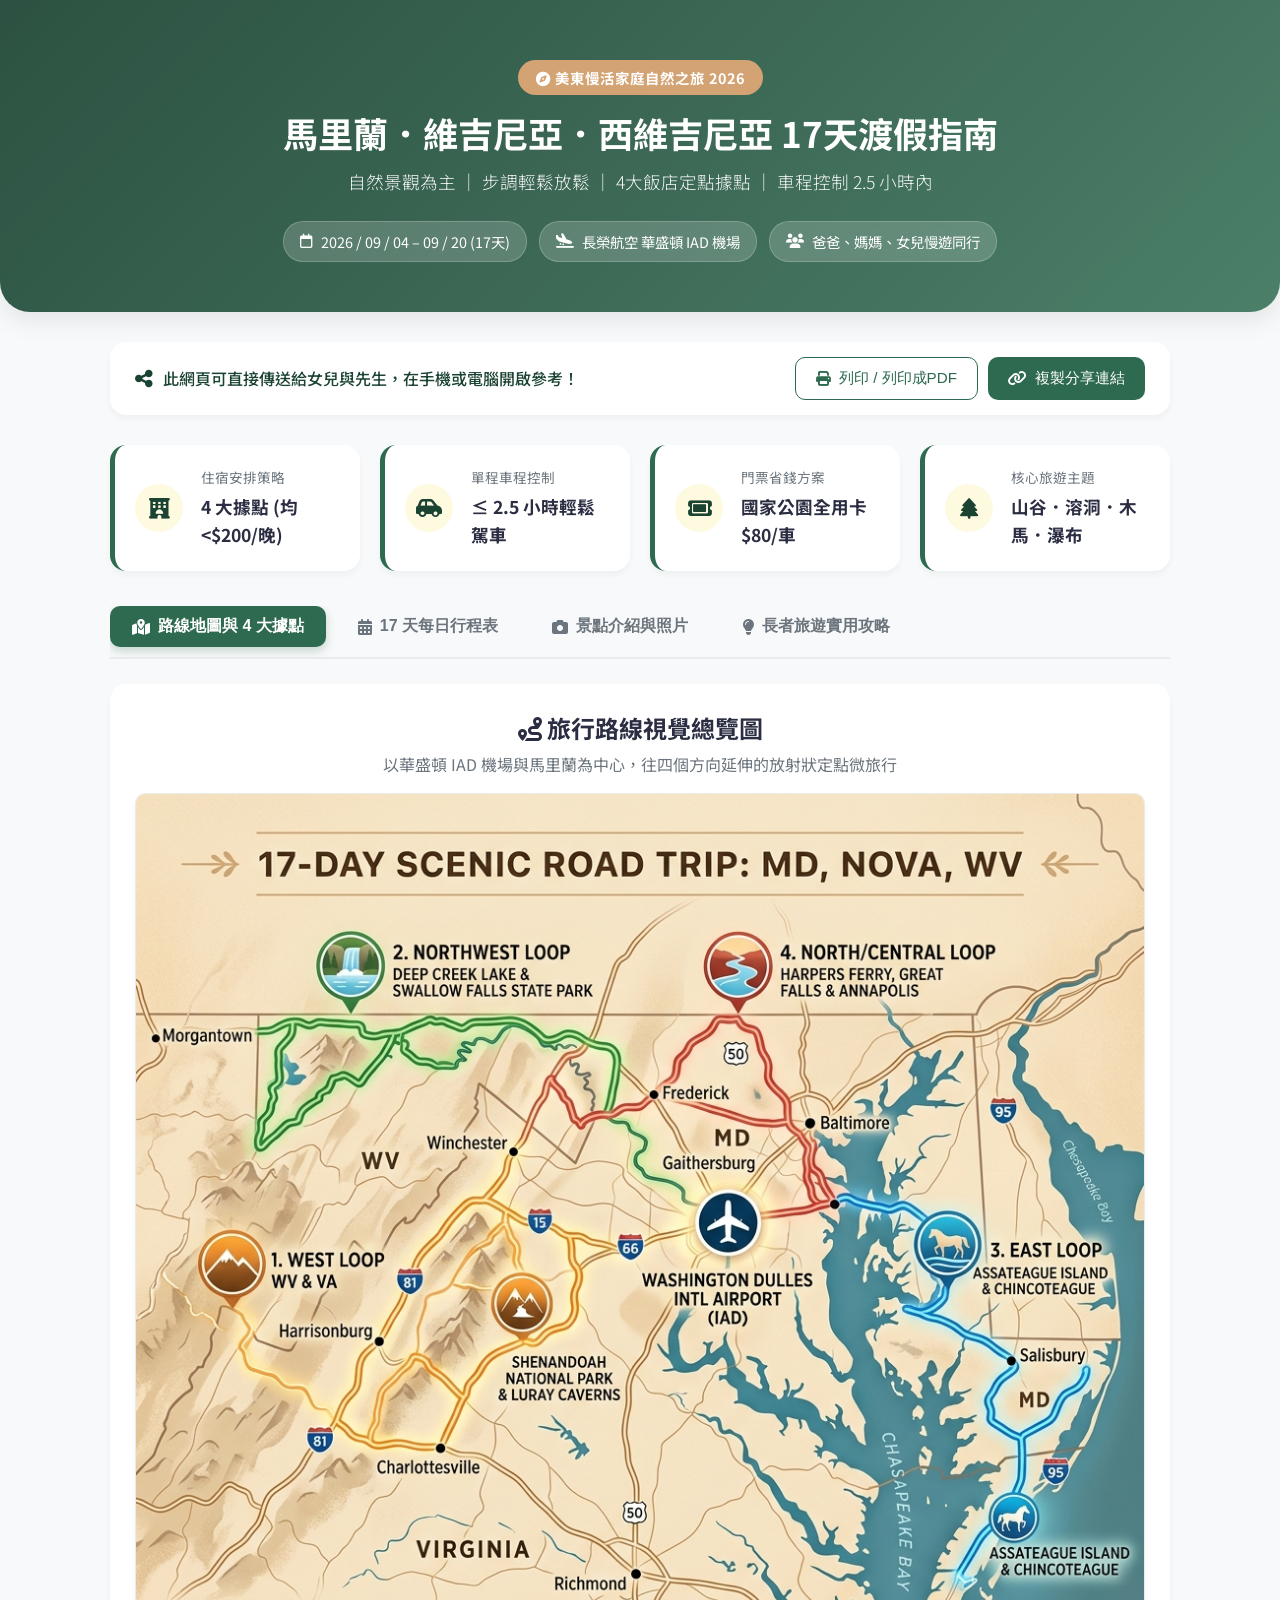
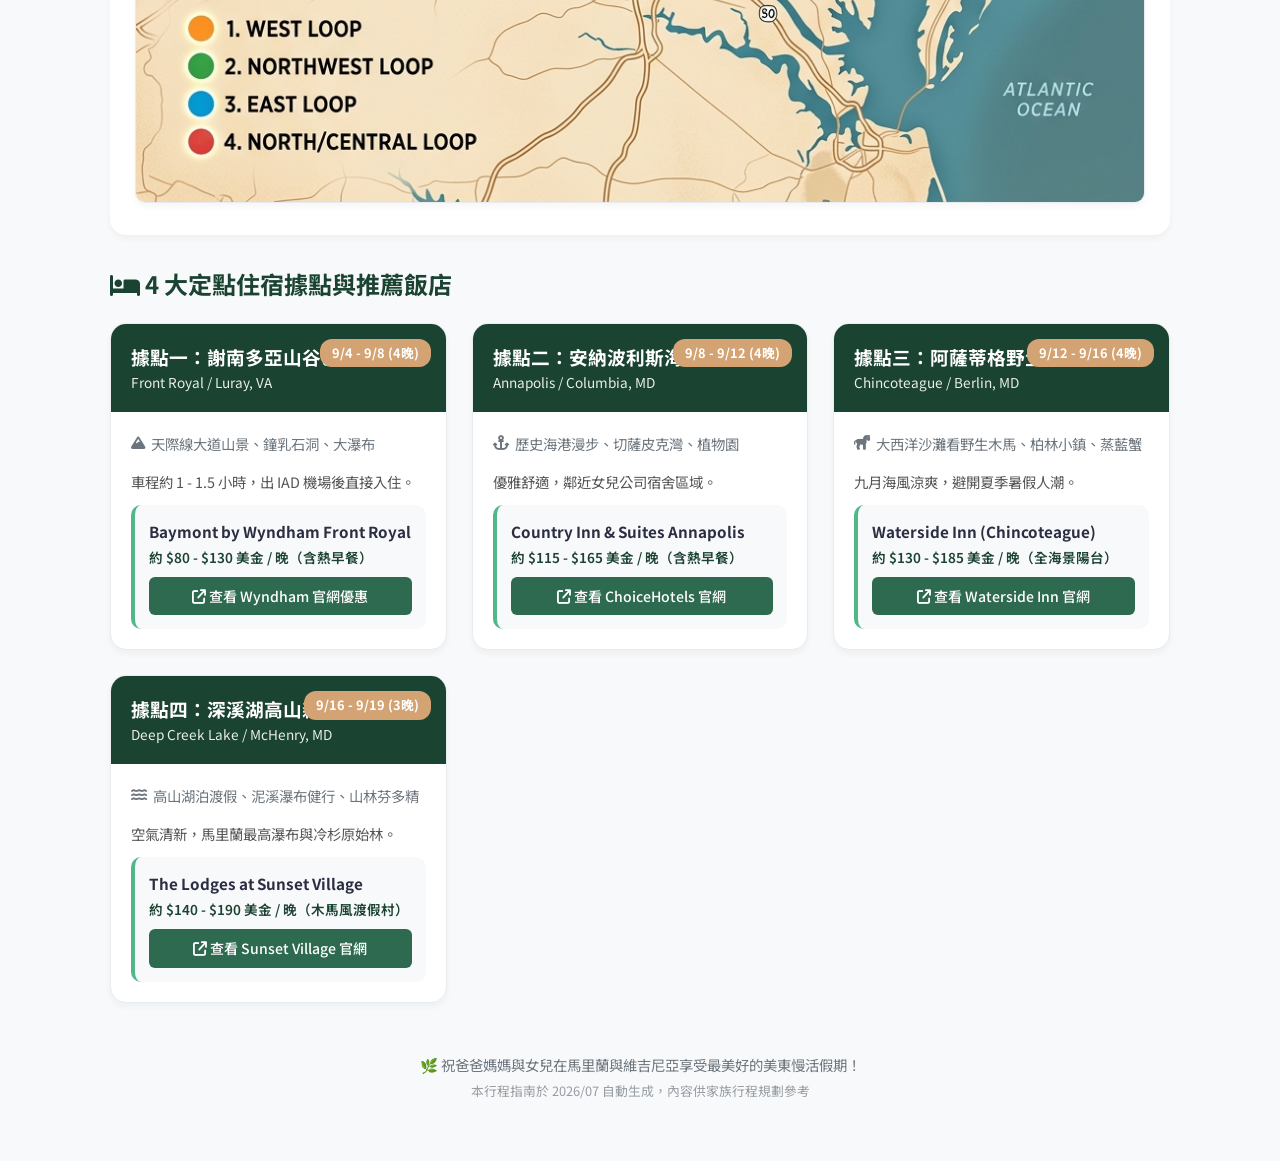
==== maryland_tour_2026/index.html @ d8d39317 "Add Maryland 17-day nature tour webpage and route map" ====
<!DOCTYPE html>
<html lang="zh-TW">
<head>
    <meta charset="UTF-8">
    <meta name="viewport" content="width=device-width, initial-scale=1.0">
    <title>🌿 美東九月慢活家庭自然之旅 (2026/09/04 - 09/20)</title>
    <!-- Google Fonts -->
    <link rel="preconnect" href="https://fonts.googleapis.com">
    <link rel="preconnect" href="https://fonts.gstatic.com" crossorigin>
    <link href="https://fonts.googleapis.com/css2?family=Noto+Sans+TC:wght@300;400;500;700&family=Outfit:wght@400;600;700&display=swap" rel="stylesheet">
    <!-- FontAwesome Icons -->
    <link rel="stylesheet" href="https://cdnjs.cloudflare.com/ajax/libs/font-awesome/6.4.0/css/all.min.css">
    
    <style>
        :root {
            --primary: #2d6a4f;
            --primary-dark: #1b4332;
            --primary-light: #52b788;
            --accent: #d4a373;
            --accent-light: #fefae0;
            --bg-main: #f8f9fa;
            --bg-card: #ffffff;
            --text-main: #2b2d42;
            --text-muted: #6c757d;
            --border-color: #e9ecef;
            --radius-lg: 16px;
            --radius-md: 10px;
            --shadow-sm: 0 4px 6px rgba(0,0,0,0.04);
            --shadow-md: 0 10px 25px rgba(0,0,0,0.08);
            --shadow-hover: 0 15px 30px rgba(45,106,79,0.15);
        }

        * {
            box-sizing: border-box;
            margin: 0;
            padding: 0;
        }

        body {
            font-family: 'Noto Sans TC', 'Outfit', sans-serif;
            background-color: var(--bg-main);
            color: var(--text-main);
            line-height: 1.6;
            padding-bottom: 60px;
        }

        /* Container */
        .container {
            max-width: 1100px;
            margin: 0 auto;
            padding: 0 20px;
        }

        /* Hero Header */
        .hero {
            background: linear-gradient(135deg, rgba(27,67,50,0.92), rgba(45,106,79,0.85)), url('https://images.unsplash.com/photo-1506744038136-46273834b3fb?auto=format&fit=crop&w=1600&q=80') center/cover;
            color: white;
            padding: 60px 20px 50px;
            text-align: center;
            border-bottom-left-radius: 30px;
            border-bottom-right-radius: 30px;
            box-shadow: var(--shadow-md);
            margin-bottom: 30px;
            position: relative;
        }

        .hero-badge {
            display: inline-block;
            background: var(--accent);
            color: #fff;
            font-weight: 700;
            padding: 6px 18px;
            border-radius: 50px;
            font-size: 0.9rem;
            letter-spacing: 1px;
            margin-bottom: 15px;
            text-transform: uppercase;
        }

        .hero h1 {
            font-size: 2.2rem;
            font-weight: 700;
            margin-bottom: 12px;
            line-height: 1.3;
        }

        .hero-subtitle {
            font-size: 1.1rem;
            opacity: 0.95;
            max-width: 700px;
            margin: 0 auto 25px;
            font-weight: 300;
        }

        .hero-tags {
            display: flex;
            justify-content: center;
            gap: 12px;
            flex-wrap: wrap;
        }

        .tag {
            background: rgba(255, 255, 255, 0.18);
            backdrop-filter: blur(8px);
            padding: 8px 16px;
            border-radius: 20px;
            font-size: 0.9rem;
            display: flex;
            align-items: center;
            gap: 8px;
            border: 1px solid rgba(255,255,255,0.2);
        }

        /* Action bar for sharing/printing */
        .action-bar {
            display: flex;
            justify-content: space-between;
            align-items: center;
            background: white;
            padding: 15px 25px;
            border-radius: var(--radius-lg);
            box-shadow: var(--shadow-sm);
            margin-bottom: 30px;
            flex-wrap: wrap;
            gap: 15px;
        }

        .action-info {
            display: flex;
            align-items: center;
            gap: 10px;
            color: var(--primary-dark);
            font-weight: 500;
        }

        .btn {
            display: inline-flex;
            align-items: center;
            gap: 8px;
            background: var(--primary);
            color: white;
            padding: 10px 20px;
            border-radius: var(--radius-md);
            text-decoration: none;
            font-weight: 500;
            font-size: 0.95rem;
            border: none;
            cursor: pointer;
            transition: all 0.25s ease;
        }

        .btn:hover {
            background: var(--primary-dark);
            transform: translateY(-2px);
            box-shadow: 0 4px 12px rgba(45,106,79,0.3);
        }

        .btn-outline {
            background: transparent;
            color: var(--primary);
            border: 1.5px solid var(--primary);
        }

        .btn-outline:hover {
            background: var(--primary-light);
            color: white;
            border-color: var(--primary-light);
        }

        /* Stats Cards */
        .stats-grid {
            display: grid;
            grid-template-columns: repeat(auto-fit, minmax(230px, 1fr));
            gap: 20px;
            margin-bottom: 35px;
        }

        .stat-card {
            background: var(--bg-card);
            padding: 22px 20px;
            border-radius: var(--radius-lg);
            box-shadow: var(--shadow-sm);
            display: flex;
            align-items: center;
            gap: 18px;
            border-left: 5px solid var(--primary);
            transition: transform 0.2s ease;
        }

        .stat-card:hover {
            transform: translateY(-3px);
            box-shadow: var(--shadow-md);
        }

        .stat-icon {
            width: 48px;
            height: 48px;
            border-radius: 50%;
            background: var(--accent-light);
            color: var(--primary-dark);
            display: flex;
            align-items: center;
            justify-content: center;
            font-size: 1.3rem;
            flex-shrink: 0;
        }

        .stat-title {
            font-size: 0.85rem;
            color: var(--text-muted);
            margin-bottom: 4px;
        }

        .stat-value {
            font-size: 1.1rem;
            font-weight: 700;
            color: var(--text-main);
        }

        /* Tabs Navigation */
        .tabs {
            display: flex;
            gap: 10px;
            margin-bottom: 25px;
            border-bottom: 2px solid var(--border-color);
            padding-bottom: 10px;
            overflow-x: auto;
        }

        .tab-btn {
            padding: 10px 22px;
            background: none;
            border: none;
            font-size: 1rem;
            font-weight: 600;
            color: var(--text-muted);
            cursor: pointer;
            border-radius: var(--radius-md);
            transition: all 0.2s ease;
            white-space: nowrap;
            display: flex;
            align-items: center;
            gap: 8px;
        }

        .tab-btn.active {
            background: var(--primary);
            color: white;
            box-shadow: 0 4px 10px rgba(45,106,79,0.25);
        }

        .tab-content {
            display: none;
            animation: fadeIn 0.3s ease;
        }

        .tab-content.active {
            display: block;
        }

        @keyframes fadeIn {
            from { opacity: 0; transform: translateY(8px); }
            to { opacity: 1; transform: translateY(0); }
        }

        /* Map Section */
        .map-card {
            background: white;
            border-radius: var(--radius-lg);
            padding: 25px;
            box-shadow: var(--shadow-sm);
            margin-bottom: 30px;
            text-align: center;
        }

        .map-img {
            max-width: 100%;
            height: auto;
            border-radius: var(--radius-md);
            box-shadow: var(--shadow-sm);
            margin-top: 15px;
            border: 1px solid var(--border-color);
        }

        /* Hubs Grid */
        .hubs-grid {
            display: grid;
            grid-template-columns: repeat(auto-fit, minmax(320px, 1fr));
            gap: 25px;
            margin-bottom: 30px;
        }

        .hub-card {
            background: white;
            border-radius: var(--radius-lg);
            overflow: hidden;
            box-shadow: var(--shadow-sm);
            transition: all 0.3s ease;
            border: 1px solid var(--border-color);
            display: flex;
            flex-direction: column;
        }

        .hub-card:hover {
            transform: translateY(-5px);
            box-shadow: var(--shadow-hover);
        }

        .hub-header {
            background: var(--primary-dark);
            color: white;
            padding: 18px 20px;
            position: relative;
        }

        .hub-tag {
            position: absolute;
            top: 15px;
            right: 15px;
            background: var(--accent);
            color: white;
            padding: 4px 12px;
            border-radius: 12px;
            font-size: 0.8rem;
            font-weight: 700;
        }

        .hub-body {
            padding: 20px;
            flex-grow: 1;
            display: flex;
            flex-direction: column;
            justify-content: space-between;
        }

        .hub-title {
            font-size: 1.25rem;
            font-weight: 700;
            margin-bottom: 8px;
            color: var(--primary-dark);
        }

        .hub-info {
            font-size: 0.9rem;
            color: var(--text-muted);
            margin-bottom: 15px;
            display: flex;
            align-items: center;
            gap: 6px;
        }

        .hotel-box {
            background: #f8f9fa;
            border-radius: var(--radius-md);
            padding: 14px;
            margin-top: 12px;
            border-left: 4px solid var(--primary-light);
        }

        .hotel-name {
            font-weight: 700;
            font-size: 0.95rem;
            color: var(--text-main);
            margin-bottom: 4px;
        }

        .hotel-price {
            font-size: 0.85rem;
            color: var(--primary-dark);
            font-weight: 600;
            margin-bottom: 8px;
        }

        .booking-btn {
            display: inline-block;
            width: 100%;
            text-align: center;
            padding: 8px 12px;
            background: var(--primary);
            color: white;
            border-radius: 6px;
            font-size: 0.88rem;
            text-decoration: none;
            font-weight: 500;
            transition: background 0.2s;
        }

        .booking-btn:hover {
            background: var(--primary-dark);
        }

        /* Timeline / Daily Itinerary */
        .timeline {
            position: relative;
            padding-left: 30px;
            margin-top: 20px;
        }

        .timeline::before {
            content: '';
            position: absolute;
            left: 10px;
            top: 5px;
            bottom: 5px;
            width: 3px;
            background: var(--primary-light);
            border-radius: 2px;
        }

        .day-item {
            position: relative;
            background: white;
            border-radius: var(--radius-md);
            padding: 20px;
            margin-bottom: 20px;
            box-shadow: var(--shadow-sm);
            border: 1px solid var(--border-color);
            transition: transform 0.2s;
        }

        .day-item:hover {
            transform: translateX(4px);
        }

        .day-item::before {
            content: '';
            position: absolute;
            left: -26px;
            top: 24px;
            width: 14px;
            height: 14px;
            border-radius: 50%;
            background: var(--primary);
            border: 3px solid white;
            box-shadow: 0 0 0 2px var(--primary-light);
        }

        .day-header {
            display: flex;
            justify-content: space-between;
            align-items: center;
            margin-bottom: 10px;
            flex-wrap: wrap;
            gap: 8px;
        }

        .day-date {
            font-size: 1.1rem;
            font-weight: 700;
            color: var(--primary-dark);
        }

        .day-badge {
            background: var(--accent-light);
            color: #8a5a00;
            font-size: 0.8rem;
            padding: 4px 10px;
            border-radius: 12px;
            font-weight: 600;
        }

        .day-title {
            font-size: 1.15rem;
            font-weight: 700;
            margin-bottom: 8px;
            color: var(--text-main);
        }

        .day-desc {
            font-size: 0.95rem;
            color: #4a4e69;
            margin-bottom: 10px;
        }

        .day-meta {
            display: flex;
            gap: 15px;
            font-size: 0.85rem;
            color: var(--text-muted);
            padding-top: 10px;
            border-top: 1px dashed var(--border-color);
        }

        /* Photo Gallery Cards */
        .gallery-grid {
            display: grid;
            grid-template-columns: repeat(auto-fit, minmax(300px, 1fr));
            gap: 25px;
        }

        .spot-card {
            background: white;
            border-radius: var(--radius-lg);
            overflow: hidden;
            box-shadow: var(--shadow-sm);
            border: 1px solid var(--border-color);
        }

        .spot-img {
            width: 100%;
            height: 200px;
            object-fit: cover;
        }

        .spot-content {
            padding: 20px;
        }

        .spot-title {
            font-size: 1.2rem;
            font-weight: 700;
            color: var(--primary-dark);
            margin-bottom: 8px;
        }

        .spot-desc {
            font-size: 0.92rem;
            color: var(--text-muted);
            margin-bottom: 15px;
        }

        .spot-links {
            display: flex;
            gap: 10px;
            flex-wrap: wrap;
        }

        .spot-link {
            font-size: 0.85rem;
            color: var(--primary);
            text-decoration: none;
            font-weight: 600;
            display: inline-flex;
            align-items: center;
            gap: 4px;
        }

        .spot-link:hover {
            text-decoration: underline;
        }

        /* Tips Section */
        .tip-box {
            background: white;
            border-radius: var(--radius-lg);
            padding: 25px;
            margin-bottom: 20px;
            border-left: 5px solid var(--accent);
            box-shadow: var(--shadow-sm);
        }

        .tip-title {
            font-size: 1.15rem;
            font-weight: 700;
            color: var(--primary-dark);
            margin-bottom: 10px;
            display: flex;
            align-items: center;
            gap: 10px;
        }

        /* Footer */
        footer {
            text-align: center;
            margin-top: 50px;
            color: var(--text-muted);
            font-size: 0.9rem;
        }

        /* Print styles */
        @media print {
            .action-bar, .tabs, .booking-btn { display: none !important; }
            .tab-content { display: block !important; }
            body { background: white; }
            .hero { padding: 30px 0; border-radius: 0; background: var(--primary); }
        }
    </style>
</head>
<body>

    <!-- Hero Header -->
    <header class="hero">
        <div class="hero-badge"><i class="fa-solid fa-compass"></i> 美東慢活家庭自然之旅 2026</div>
        <h1>馬里蘭．維吉尼亞．西維吉尼亞 17天渡假指南</h1>
        <p class="hero-subtitle">自然景觀為主 ｜ 步調輕鬆放鬆 ｜ 4大飯店定點據點 ｜ 車程控制 2.5 小時內</p>
        
        <div class="hero-tags">
            <span class="tag"><i class="fa-regular fa-calendar"></i> 2026 / 09 / 04 – 09 / 20 (17天)</span>
            <span class="tag"><i class="fa-solid fa-plane-arrival"></i> 長榮航空 華盛頓 IAD 機場</span>
            <span class="tag"><i class="fa-solid fa-users"></i> 爸爸、媽媽、女兒慢遊同行</span>
        </div>
    </header>

    <main class="container">

        <!-- Action Bar for Sharing -->
        <div class="action-bar">
            <div class="action-info">
                <i class="fa-solid fa-share-nodes fa-lg"></i>
                <span>此網頁可直接傳送給女兒與先生，在手機或電腦開啟參考！</span>
            </div>
            <div style="display: flex; gap: 10px;">
                <button class="btn btn-outline" onclick="window.print()"><i class="fa-solid fa-print"></i> 列印 / 列印成PDF</button>
                <button class="btn" onclick="copyPageUrl()"><i class="fa-solid fa-link"></i> 複製分享連結</button>
            </div>
        </div>

        <!-- Highlights Grid -->
        <section class="stats-grid">
            <div class="stat-card">
                <div class="stat-icon"><i class="fa-solid fa-hotel"></i></div>
                <div>
                    <div class="stat-title">住宿安排策略</div>
                    <div class="stat-value">4 大據點 (均 <$200/晚)</div>
                </div>
            </div>
            <div class="stat-card">
                <div class="stat-icon"><i class="fa-solid fa-car-side"></i></div>
                <div>
                    <div class="stat-title">單程車程控制</div>
                    <div class="stat-value">≤ 2.5 小時輕鬆駕車</div>
                </div>
            </div>
            <div class="stat-card">
                <div class="stat-icon"><i class="fa-solid fa-ticket"></i></div>
                <div>
                    <div class="stat-title">門票省錢方案</div>
                    <div class="stat-value">國家公園全用卡 $80/車</div>
                </div>
            </div>
            <div class="stat-card">
                <div class="stat-icon"><i class="fa-solid fa-tree"></i></div>
                <div>
                    <div class="stat-title">核心旅遊主題</div>
                    <div class="stat-value">山谷．溶洞．木馬．瀑布</div>
                </div>
            </div>
        </section>

        <!-- Navigation Tabs -->
        <nav class="tabs">
            <button class="tab-btn active" onclick="switchTab('map-tab')"><i class="fa-solid fa-map-location-dot"></i> 路線地圖與 4 大據點</button>
            <button class="tab-btn" onclick="switchTab('timeline-tab')"><i class="fa-solid fa-calendar-days"></i> 17 天每日行程表</button>
            <button class="tab-btn" onclick="switchTab('spots-tab')"><i class="fa-solid fa-camera"></i> 景點介紹與照片</button>
            <button class="tab-btn" onclick="switchTab('tips-tab')"><i class="fa-solid fa-lightbulb"></i> 長者旅遊實用攻略</button>
        </nav>

        <!-- Tab 1: Route Map & 4 Hubs -->
        <div id="map-tab" class="tab-content active">
            
            <div class="map-card">
                <h2><i class="fa-solid fa-route"></i> 旅行路線視覺總覽圖</h2>
                <p style="color: var(--text-muted); margin-top: 5px;">以華盛頓 IAD 機場與馬里蘭為中心，往四個方向延伸的放射狀定點微旅行</p>
                <img src="maryland_nature_tour_map.png" alt="美東慢活旅行路線圖" class="map-img">
            </div>

            <h2 style="margin: 30px 0 20px; color: var(--primary-dark);"><i class="fa-solid fa-bed"></i> 4 大定點住宿據點與推薦飯店</h2>

            <div class="hubs-grid">
                
                <!-- Hub 1 -->
                <div class="hub-card">
                    <div class="hub-header">
                        <span class="hub-tag">9/4 - 9/8 (4晚)</span>
                        <h3>據點一：謝南多亞山谷區</h3>
                        <p style="font-size: 0.85rem; opacity: 0.9;">Front Royal / Luray, VA</p>
                    </div>
                    <div class="hub-body">
                        <div>
                            <p class="hub-info"><i class="fa-solid fa-mountain"></i> 天際線大道山景、鐘乳石洞、大瀑布</p>
                            <p style="font-size: 0.9rem; color: #555;">車程約 1 - 1.5 小時，出 IAD 機場後直接入住。</p>
                        </div>
                        <div class="hotel-box">
                            <div class="hotel-name">Baymont by Wyndham Front Royal</div>
                            <div class="hotel-price">約 $80 - $130 美金 / 晚（含熱早餐）</div>
                            <a href="https://www.wyndhamhotels.com/baymont/front-royal-virginia/baymont-by-wyndham-front-royal/overview" target="_blank" class="booking-btn"><i class="fa-solid fa-arrow-up-right-from-square"></i> 查看 Wyndham 官網優惠</a>
                        </div>
                    </div>
                </div>

                <!-- Hub 2 -->
                <div class="hub-card">
                    <div class="hub-header">
                        <span class="hub-tag">9/8 - 9/12 (4晚)</span>
                        <h3>據點二：安納波利斯海港區</h3>
                        <p style="font-size: 0.85rem; opacity: 0.9;">Annapolis / Columbia, MD</p>
                    </div>
                    <div class="hub-body">
                        <div>
                            <p class="hub-info"><i class="fa-solid fa-anchor"></i> 歷史海港漫步、切薩皮克灣、植物園</p>
                            <p style="font-size: 0.9rem; color: #555;">優雅舒適，鄰近女兒公司宿舍區域。</p>
                        </div>
                        <div class="hotel-box">
                            <div class="hotel-name">Country Inn & Suites Annapolis</div>
                            <div class="hotel-price">約 $115 - $165 美金 / 晚（含熱早餐）</div>
                            <a href="https://www.choicehotels.com/maryland/annapolis/country-inn-suites-hotels/md158" target="_blank" class="booking-btn"><i class="fa-solid fa-arrow-up-right-from-square"></i> 查看 ChoiceHotels 官網</a>
                        </div>
                    </div>
                </div>

                <!-- Hub 3 -->
                <div class="hub-card">
                    <div class="hub-header">
                        <span class="hub-tag">9/12 - 9/16 (4晚)</span>
                        <h3>據點三：阿薩蒂格野生馬海岸</h3>
                        <p style="font-size: 0.85rem; opacity: 0.9;">Chincoteague / Berlin, MD</p>
                    </div>
                    <div class="hub-body">
                        <div>
                            <p class="hub-info"><i class="fa-solid fa-horse"></i> 大西洋沙灘看野生木馬、柏林小鎮、蒸藍蟹</p>
                            <p style="font-size: 0.9rem; color: #555;">九月海風涼爽，避開夏季暑假人潮。</p>
                        </div>
                        <div class="hotel-box">
                            <div class="hotel-name">Waterside Inn (Chincoteague)</div>
                            <div class="hotel-price">約 $130 - $185 美金 / 晚（全海景陽台）</div>
                            <a href="https://www.watersideinn.biz/" target="_blank" class="booking-btn"><i class="fa-solid fa-arrow-up-right-from-square"></i> 查看 Waterside Inn 官網</a>
                        </div>
                    </div>
                </div>

                <!-- Hub 4 -->
                <div class="hub-card">
                    <div class="hub-header">
                        <span class="hub-tag">9/16 - 9/19 (3晚)</span>
                        <h3>據點四：深溪湖高山森林區</h3>
                        <p style="font-size: 0.85rem; opacity: 0.9;">Deep Creek Lake / McHenry, MD</p>
                    </div>
                    <div class="hub-body">
                        <div>
                            <p class="hub-info"><i class="fa-solid fa-water"></i> 高山湖泊渡假、泥溪瀑布健行、山林芬多精</p>
                            <p style="font-size: 0.9rem; color: #555;">空氣清新，馬里蘭最高瀑布與冷杉原始林。</p>
                        </div>
                        <div class="hotel-box">
                            <div class="hotel-name">The Lodges at Sunset Village</div>
                            <div class="hotel-price">約 $140 - $190 美金 / 晚（木馬風渡假村）</div>
                            <a href="https://www.sunsetvillagemchenry.com/" target="_blank" class="booking-btn"><i class="fa-solid fa-arrow-up-right-from-square"></i> 查看 Sunset Village 官網</a>
                        </div>
                    </div>
                </div>

            </div>

        </div>

        <!-- Tab 2: 17-Day Detailed Itinerary -->
        <div id="timeline-tab" class="tab-content">
            <h2 style="margin-bottom: 20px; color: var(--primary-dark);"><i class="fa-solid fa-clock-rotate-left"></i> 17 天慢步調每日詳細行程表</h2>
            
            <div class="timeline">

                <!-- Day 1-3 -->
                <div class="day-item">
                    <div class="day-header">
                        <span class="day-date">9/4 (五) - Day 1</span>
                        <span class="day-badge">抵達與休息</span>
                    </div>
                    <div class="day-title">長榮班機抵達華盛頓 IAD 機場 ➔ 入住 Front Royal 飯店</div>
                    <div class="day-desc">女兒前來接機，開車約 1 小時前往 Front Royal 入住飯店，充分休息適應時差。</div>
                    <div class="day-meta"><span><i class="fa-solid fa-hotel"></i> 宿：Baymont by Wyndham Front Royal</span><span><i class="fa-solid fa-car"></i> 車程：1 小時</span></div>
                </div>

                <div class="day-item">
                    <div class="day-header">
                        <span class="day-date">9/5 (六) - Day 2</span>
                        <span class="day-badge">近郊自然散步</span>
                    </div>
                    <div class="day-title">大瀑布國家公園 (Great Falls Park) 漫步觀瀑</div>
                    <div class="day-desc">走訪平坦木棧道，三個觀景台輕鬆俯瞰波托馬克河壯麗峽谷瀑布，購買 $80 國家公園萬能通行證。</div>
                    <div class="day-meta"><span><i class="fa-solid fa-hotel"></i> 宿：Baymont by Wyndham Front Royal</span><span><i class="fa-solid fa-car"></i> 車程：40 分鐘</span></div>
                </div>

                <div class="day-item">
                    <div class="day-header">
                        <span class="day-date">9/6 (日) - Day 3</span>
                        <span class="day-badge">壯麗山景</span>
                    </div>
                    <div class="day-title">謝南多亞天際線大道 (Skyline Drive) 觀景台散步</div>
                    <div class="day-desc">慢速行駛藍嶺山脈景觀公路，於各展望台停車看風景，體驗平緩好走的 Stony Man 觀景步道。</div>
                    <div class="day-meta"><span><i class="fa-solid fa-hotel"></i> 宿：Baymont by Wyndham Front Royal</span><span><i class="fa-solid fa-car"></i> 車程：悠閒駕車</span></div>
                </div>

                <div class="day-item">
                    <div class="day-header">
                        <span class="day-date">9/7 (一) - Day 4</span>
                        <span class="day-badge">地下奇觀</span>
                    </div>
                    <div class="day-title">盧雷鐘乳石巨洞 (Luray Caverns) 巡禮</div>
                    <div class="day-desc">參觀美東最大鐘乳石洞，步道無階梯平坦好走，觀賞驚豔的倒影湖 (Mirror Lake) 與鐘乳石風琴。</div>
                    <div class="day-meta"><span><i class="fa-solid fa-hotel"></i> 宿：Quality Inn Luray</span><span><i class="fa-solid fa-car"></i> 車程：30 分鐘</span></div>
                </div>

                <!-- Day 5-8 -->
                <div class="day-item">
                    <div class="day-header">
                        <span class="day-date">9/8 (二) - Day 5</span>
                        <span class="day-badge">古鎮與據點轉移</span>
                    </div>
                    <div class="day-title">Harpers Ferry 雙河交會古鎮 ➔ 移動至安納波利斯飯店</div>
                    <div class="day-desc">走訪西維吉尼亞歷史古鎮看雙河交會美景，午後輕鬆開車至安納波利斯入住據點二飯店。</div>
                    <div class="day-meta"><span><i class="fa-solid fa-hotel"></i> 宿：Country Inn & Suites Annapolis</span><span><i class="fa-solid fa-car"></i> 車程：1.5 小時</span></div>
                </div>

                <div class="day-item">
                    <div class="day-header">
                        <span class="day-date">9/9 (三) - Day 6</span>
                        <span class="day-badge">海港小鎮風情</span>
                    </div>
                    <div class="day-title">安納波利斯 (Annapolis) 歷史海港與切薩皮克灣搭船</div>
                    <div class="day-desc">漫步馬里蘭首府歷史古街、紅磚港口，搭乘平穩遊船觀賞切薩皮克灣海景。</div>
                    <div class="day-meta"><span><i class="fa-solid fa-hotel"></i> 宿：Country Inn & Suites Annapolis</span><span><i class="fa-solid fa-walk"></i> 輕鬆小鎮散步</span></div>
                </div>

                <div class="day-item">
                    <div class="day-header">
                        <span class="day-date">9/10 (四) - Day 7</span>
                        <span class="day-badge">花園綠意</span>
                    </div>
                    <div class="day-title">Brookside 植物園與 Quiet Waters 水岸公園</div>
                    <div class="day-desc">走訪 50 英畝的美麗植物園，步道平緩，欣賞溫室花園與水生植物湖泊。</div>
                    <div class="day-meta"><span><i class="fa-solid fa-hotel"></i> 宿：Country Inn & Suites Annapolis</span><span><i class="fa-solid fa-car"></i> 車程：30 分鐘</span></div>
                </div>

                <div class="day-item">
                    <div class="day-header">
                        <span class="day-date">9/11 (五) - Day 8</span>
                        <span class="day-badge">家庭休養放鬆</span>
                    </div>
                    <div class="day-title">在地農夫市場/美式超市逛街 ➔ 家庭休養放鬆日</div>
                    <div class="day-desc">陪女兒逛當地特色農夫市場、買水果甜點，午後飯店休養放鬆，享受無壓力家庭時光。</div>
                    <div class="day-meta"><span><i class="fa-solid fa-hotel"></i> 宿：Country Inn & Suites Annapolis</span><span><i class="fa-solid fa-mug-hot"></i> 慢活休息</span></div>
                </div>

                <!-- Day 9-12 -->
                <div class="day-item">
                    <div class="day-header">
                        <span class="day-date">9/12 (六) - Day 9</span>
                        <span class="day-badge">跨海大橋與海岸移動</span>
                    </div>
                    <div class="day-title">跨越切薩皮克灣大橋 ➔ 前往 Chincoteague 海岸飯店</div>
                    <div class="day-desc">開車橫跨壯觀的 Bay Bridge，前往大西洋邊緣的 Chincoteague 島入住海景飯店。</div>
                    <div class="day-meta"><span><i class="fa-solid fa-hotel"></i> 宿：Waterside Inn Chincoteague</span><span><i class="fa-solid fa-car"></i> 車程：2 小時</span></div>
                </div>

                <div class="day-item">
                    <div class="day-header">
                        <span class="day-date">9/13 (日) - Day 10</span>
                        <span class="day-badge">野生木馬奇觀</span>
                    </div>
                    <div class="day-title">阿薩蒂格國家海岸 (Assateague Island) 看野生木馬</div>
                    <div class="day-desc">在綿延的海灘與鹽沼散步，親眼看野生木馬在沙灘漫步，海風涼爽無比。</div>
                    <div class="day-meta"><span><i class="fa-solid fa-hotel"></i> 宿：Waterside Inn Chincoteague</span><span><i class="fa-solid fa-car"></i> 車程：20 分鐘</span></div>
                </div>

                <div class="day-item">
                    <div class="day-header">
                        <span class="day-date">9/14 (一) - Day 11</span>
                        <span class="day-badge">最美小鎮與美饌</span>
                    </div>
                    <div class="day-title">柏林歷史小鎮 (Berlin, MD) 散步 ➔ 品嚐現蒸馬里蘭藍蟹</div>
                    <div class="day-desc">走訪榮獲「美國最美小鎮」的 Berlin 逛獨立書店與手作店，晚餐享用道地美東現蒸藍蟹。</div>
                    <div class="day-meta"><span><i class="fa-solid fa-hotel"></i> 宿：Microtel Inn Berlin</span><span><i class="fa-solid fa-utensils"></i> 美饌饗宴</span></div>
                </div>

                <div class="day-item">
                    <div class="day-header">
                        <span class="day-date">9/15 (二) - Day 12</span>
                        <span class="day-badge">野生動物保護區</span>
                    </div>
                    <div class="day-title">契恩柯蒂格野生動物保護區 (Chincoteague Wildlife Refuge)</div>
                    <div class="day-desc">開車慢遊濕地保護區，觀賞候鳥棲息與海灘夕陽景色。</div>
                    <div class="day-meta"><span><i class="fa-solid fa-hotel"></i> 宿：Waterside Inn Chincoteague</span><span><i class="fa-solid fa-binoculars"></i> 生態漫遊</span></div>
                </div>

                <!-- Day 13-17 -->
                <div class="day-item">
                    <div class="day-header">
                        <span class="day-date">9/16 (三) - Day 13</span>
                        <span class="day-badge">山中渡假勝地</span>
                    </div>
                    <div class="day-title">前往馬里蘭西部深溪湖 (Deep Creek Lake) 入住木屋渡假村</div>
                    <div class="day-desc">一路沿山間公路開車前往深溪湖，入住木屋風格渡假村，感受涼爽山林空氣。</div>
                    <div class="day-meta"><span><i class="fa-solid fa-hotel"></i> 宿：The Lodges at Sunset Village</span><span><i class="fa-solid fa-car"></i> 車程：3 小時</span></div>
                </div>

                <div class="day-item">
                    <div class="day-header">
                        <span class="day-date">9/17 (四) - Day 14</span>
                        <span class="day-badge">馬里蘭第一瀑布</span>
                    </div>
                    <div class="day-title">燕子瀑布州立公園 (Swallow Falls) 森林瀑布健行</div>
                    <div class="day-desc">漫步平緩的木棧道，觀賞泥溪瀑布 (Muddy Creek Falls) 與數百年原生冷杉林。</div>
                    <div class="day-meta"><span><i class="fa-solid fa-hotel"></i> 宿：The Lodges at Sunset Village</span><span><i class="fa-solid fa-tree"></i> 芬多精散步</span></div>
                </div>

                <div class="day-item">
                    <div class="day-header">
                        <span class="day-date">9/18 (五) - Day 15</span>
                        <span class="day-badge">湖畔早午餐</span>
                    </div>
                    <div class="day-title">深溪湖湖畔早午餐 ➔ 悠閒遊船與湖畔散步</div>
                    <div class="day-desc">在湖畔餐廳享用早餐，欣賞湖光山色，午後搭乘湖上小遊艇悠閒巡航。</div>
                    <div class="day-meta"><span><i class="fa-solid fa-hotel"></i> 宿：The Lodges at Sunset Village</span><span><i class="fa-solid fa-ship"></i> 湖光山色</span></div>
                </div>

                <div class="day-item">
                    <div class="day-header">
                        <span class="day-date">9/19 (六) - Day 16</span>
                        <span class="day-badge">機場旁飯店整備</span>
                    </div>
                    <div class="day-title">返回華盛頓 IAD 機場旁飯店 ➔ 整理行李與溫馨家庭晚餐</div>
                    <div class="day-desc">開車約 2.5 小時返回 IAD 機場旁的優質飯店入住，整理行李、輕鬆聚餐，準備明日登機。</div>
                    <div class="day-meta"><span><i class="fa-solid fa-hotel"></i> 宿：Hyatt House Dulles Airport South</span><span><i class="fa-solid fa-car"></i> 車程：2.5 小時</span></div>
                </div>

                <div class="day-item">
                    <div class="day-header">
                        <span class="day-date">9/20 (日) - Day 17</span>
                        <span class="day-badge">賦歸</span>
                    </div>
                    <div class="day-title">飯店搭免費接駁車 ➔ 華盛頓 IAD 機場搭長榮班機返台</div>
                    <div class="day-desc">女兒協助辦理登機手續，帶著滿滿的美東自然風光回憶搭乘長榮班機返台。</div>
                    <div class="day-meta"><span><i class="fa-solid fa-plane-departure"></i> 祝您一路順風，旅途愉快！</span></div>
                </div>

            </div>
        </div>

        <!-- Tab 3: Spot Photos & Details -->
        <div id="spots-tab" class="tab-content">
            <h2 style="margin-bottom: 20px; color: var(--primary-dark);"><i class="fa-solid fa-camera-retro"></i> 5 大自然景觀照片與介紹</h2>
            
            <div class="gallery-grid">

                <div class="spot-card">
                    <img src="https://upload.wikimedia.org/wikipedia/commons/thumb/d/d1/Shenandoah_National_Park%2C_VA_-_Skyline_Drive.jpg/800px-Shenandoah_National_Park%2C_VA_-_Skyline_Drive.jpg" alt="Shenandoah National Park" class="spot-img">
                    <div class="spot-content">
                        <h3 class="spot-title">謝南多亞國家公園 (Skyline Drive)</h3>
                        <p class="spot-desc">延綿百里的藍嶺山脈景觀公路，擁有多處停車展望台，步道坡度平緩好走。</p>
                        <div class="spot-links">
                            <a href="https://commons.wikimedia.org/wiki/Category:Skyline_Drive_(Shenandoah_National_Park)" target="_blank" class="spot-link"><i class="fa-solid fa-image"></i> Wikimedia 相片庫</a>
                            <a href="https://www.nps.gov/shen/index.htm" target="_blank" class="spot-link"><i class="fa-solid fa-globe"></i> NPS 國家公園官網</a>
                        </div>
                    </div>
                </div>

                <div class="spot-card">
                    <img src="https://upload.wikimedia.org/wikipedia/commons/thumb/c/c5/Luray_Caverns_Virginia_2012-07-06.jpg/800px-Luray_Caverns_Virginia_2012-07-06.jpg" alt="Luray Caverns" class="spot-img">
                    <div class="spot-content">
                        <h3 class="spot-title">盧雷鐘乳石巨洞 (Luray Caverns)</h3>
                        <p class="spot-desc">美東最大地下溶洞，全年恆溫 12-14°C，洞內設有無階梯步道與絕美倒影湖。</p>
                        <div class="spot-links">
                            <a href="https://commons.wikimedia.org/wiki/Category:Luray_Caverns" target="_blank" class="spot-link"><i class="fa-solid fa-image"></i> 鐘乳石相片庫</a>
                            <a href="https://luraycaverns.com/" target="_blank" class="spot-link"><i class="fa-solid fa-globe"></i> Luray Caverns 官網</a>
                        </div>
                    </div>
                </div>

                <div class="spot-card">
                    <img src="https://upload.wikimedia.org/wikipedia/commons/thumb/4/4c/Wild_horses.jpg/800px-Wild_horses.jpg" alt="Assateague Wild Horses" class="spot-img">
                    <div class="spot-content">
                        <h3 class="spot-title">阿薩蒂格野生木馬海岸</h3>
                        <p class="spot-desc">大西洋海岸大自然奇觀，野生木馬在沙灘與鹽沼自由漫步，九月海風涼爽。</p>
                        <div class="spot-links">
                            <a href="https://commons.wikimedia.org/wiki/Category:Feral_horses_of_Assateague_Island_National_Seashore" target="_blank" class="spot-link"><i class="fa-solid fa-image"></i> 野生木馬相片庫</a>
                            <a href="https://www.nps.gov/asis/index.htm" target="_blank" class="spot-link"><i class="fa-solid fa-globe"></i> NPS 國家海岸官網</a>
                        </div>
                    </div>
                </div>

                <div class="spot-card">
                    <img src="https://upload.wikimedia.org/wikipedia/commons/thumb/0/05/Great_Falls_Park_Virginia_01.jpg/800px-Great_Falls_Park_Virginia_01.jpg" alt="Great Falls Park" class="spot-img">
                    <div class="spot-content">
                        <h3 class="spot-title">大瀑布國家公園 (Great Falls Park)</h3>
                        <p class="spot-desc">波托馬克河切穿壯麗峽谷，三個觀景台設有木棧道，離 IAD 機場僅 35 分鐘。</p>
                        <div class="spot-links">
                            <a href="https://commons.wikimedia.org/wiki/Category:Great_Falls_Park" target="_blank" class="spot-link"><i class="fa-solid fa-image"></i> 大瀑布相片庫</a>
                        </div>
                    </div>
                </div>

                <div class="spot-card">
                    <img src="https://upload.wikimedia.org/wikipedia/commons/thumb/6/69/Muddy_Creek_Falls.jpg/800px-Muddy_Creek_Falls.jpg" alt="Swallow Falls State Park" class="spot-img">
                    <div class="spot-content">
                        <h3 class="spot-title">燕子瀑布州立公園 (Swallow Falls)</h3>
                        <p class="spot-desc">馬里蘭最高瀑布 (Muddy Creek Falls) 所在地，數百年原生冷杉步道芬多精滿滿。</p>
                        <div class="spot-links">
                            <a href="https://commons.wikimedia.org/wiki/Category:Swallow_Falls_State_Park" target="_blank" class="spot-link"><i class="fa-solid fa-image"></i> 燕子瀑布相片庫</a>
                        </div>
                    </div>
                </div>

            </div>
        </div>

        <!-- Tab 4: Senior Travel Tips -->
        <div id="tips-tab" class="tab-content">
            <h2 style="margin-bottom: 20px; color: var(--primary-dark);"><i class="fa-solid fa-user-shield"></i> 長者家庭旅遊實用注意事項</h2>
            
            <div class="tip-box">
                <div class="tip-title"><i class="fa-solid fa-ticket-simple" style="color: var(--accent);"></i> 1. 購買 $80 美金「美國國家公園全用通行證」 (America the Beautiful Pass)</div>
                <p style="color: #444; font-size: 0.95rem;">
                    在抵達第一個國家公園（如 Great Falls 或 Shenandoah）售票口時，直接向工作人員購買 **$80 美金的 Annual Pass**。這張卡以車計費，可涵蓋全車所有人，且不需美國綠卡身分，觀光客皆可使用！在九月走訪數個國家公園與保護區可省下大筆門票費用。
                </p>
            </div>

            <div class="tip-box">
                <div class="tip-title"><i class="fa-solid fa-shirt" style="color: var(--accent);"></i> 2. 氣候與穿著建議（洋蔥式穿法）</div>
                <p style="color: #444; font-size: 0.95rem;">
                    美東九月氣候涼爽宜人（白天約 22-26°C），但早晚山區與海邊體感溫度較低（約 14-17°C）。建議準備：
                    <br>• 薄長袖 + 輕便防風外套（洋蔥式穿法）
                    <br>• 舒適防滑的休閒鞋或健走鞋
                    <br>• 進入 Luray Caverns 鐘乳石洞時洞內恆溫 12-14°C，記得穿上外套保暖。
                </p>
            </div>

            <div class="tip-box">
                <div class="tip-title"><i class="fa-solid fa-restroom" style="color: var(--accent);"></i> 3. 開車與休息站安排</div>
                <p style="color: #444; font-size: 0.95rem;">
                    美國公路（Interstate & State Routes）每隔 1 – 1.5 小時皆設有 Welcome Center 或 Rest Area，設施乾淨且有洗手間。建議每開車 1 小時就停靠休息 15 分鐘，讓長者下車下腳散步。
                </p>
            </div>

            <div class="tip-box">
                <div class="tip-title"><i class="fa-solid fa-file-signature" style="color: var(--accent);"></i> 4. 飯店預訂彈性</div>
                <p style="color: #444; font-size: 0.95rem;">
                    在訂房網站（如 Expedia, Booking.com, ChoiceHotels, Wyndham）預訂時，請選擇 **Free Cancellation（免費取消）** 的選項，方便隨天氣或身體狀況調整住宿。
                </p>
            </div>
        </div>

    </main>

    <footer>
        <div class="container">
            <p>🌿 祝爸爸媽媽與女兒在馬里蘭與維吉尼亞享受最美好的美東慢活假期！</p>
            <p style="margin-top: 5px; font-size: 0.8rem; opacity: 0.7;">本行程指南於 2026/07 自動生成，內容供家族行程規劃參考</p>
        </div>
    </footer>

    <script>
        function switchTab(tabId) {
            document.querySelectorAll('.tab-btn').forEach(btn => btn.classList.remove('active'));
            document.querySelectorAll('.tab-content').forEach(content => content.classList.remove('active'));

            event.currentTarget.classList.add('active');
            document.getElementById(tabId).classList.add('active');
        }

        function copyPageUrl() {
            navigator.clipboard.writeText(window.location.href).then(() => {
                alert('已成功複製網頁連結！您可以貼上並傳送給先生與女兒。');
            }).catch(() => {
                alert('請複製瀏覽器網址列的連結傳送給家人。');
            });
        }
    </script>
</body>
</html>
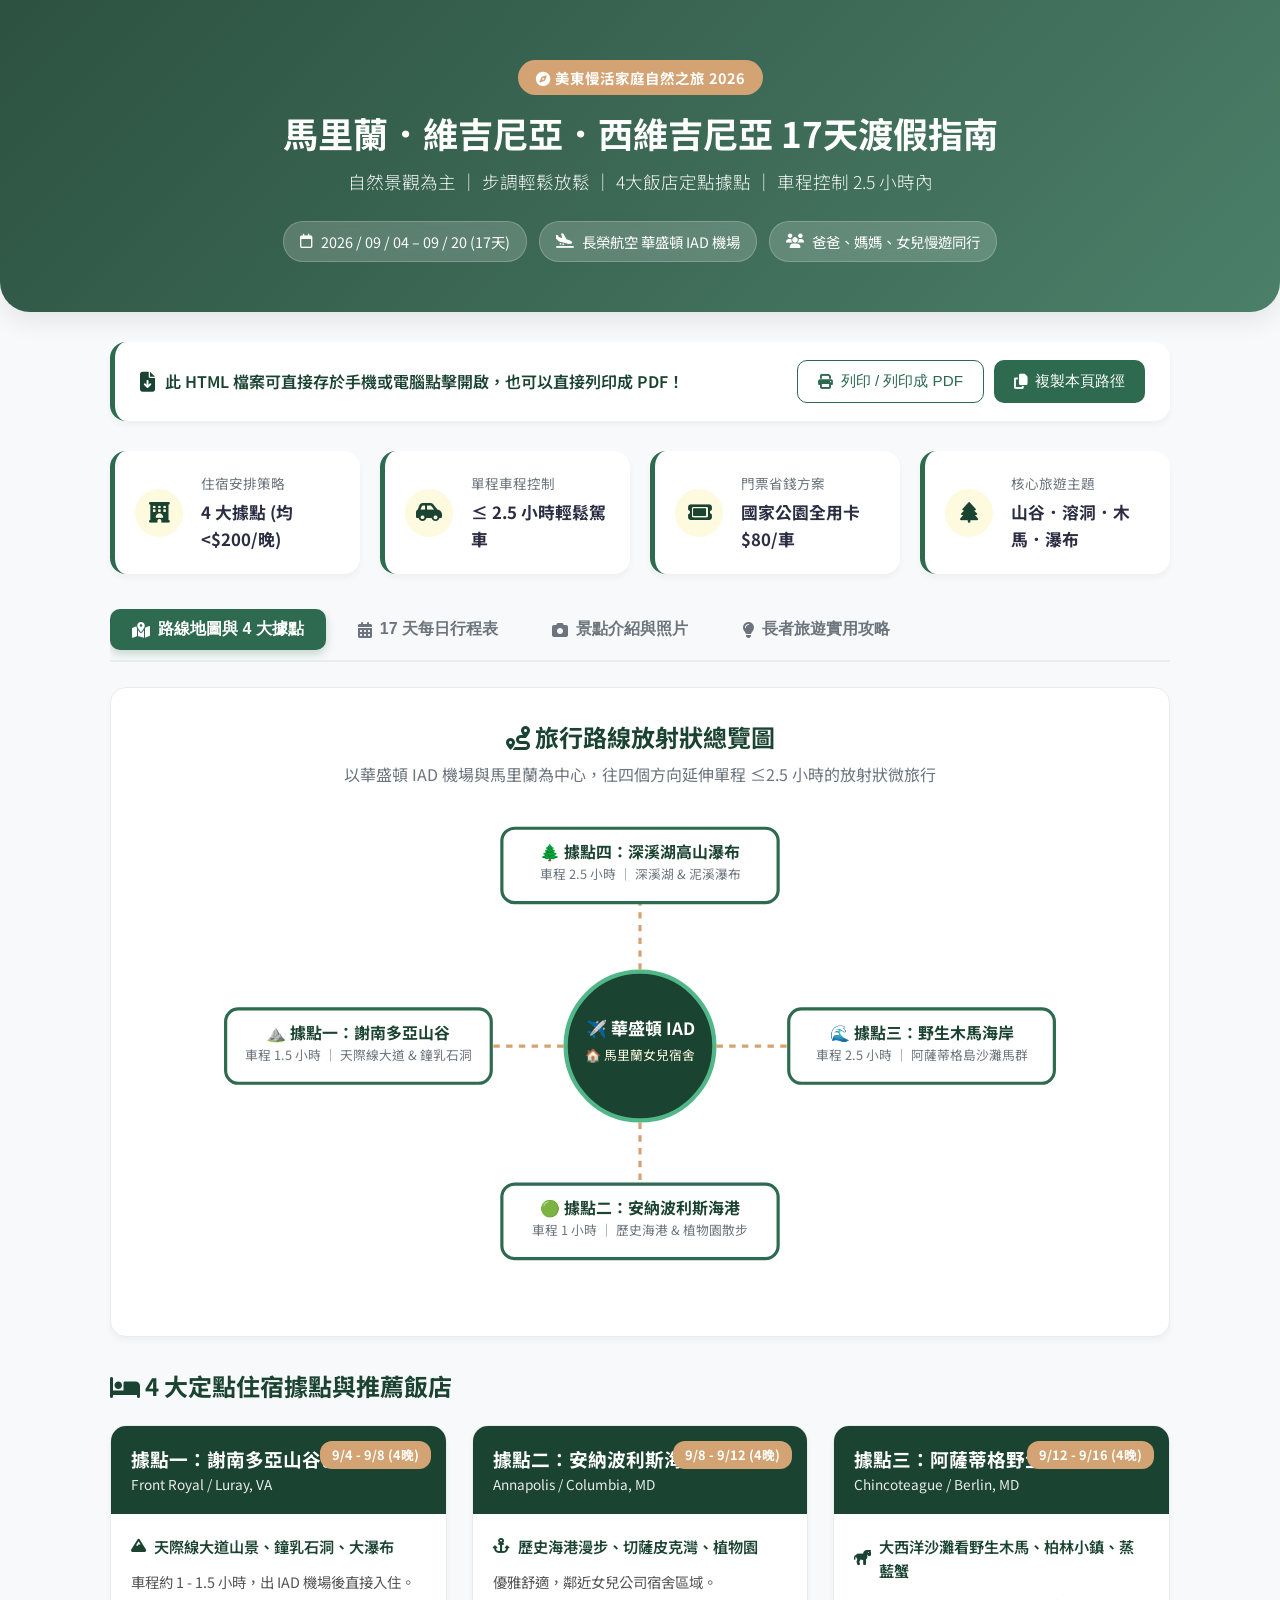
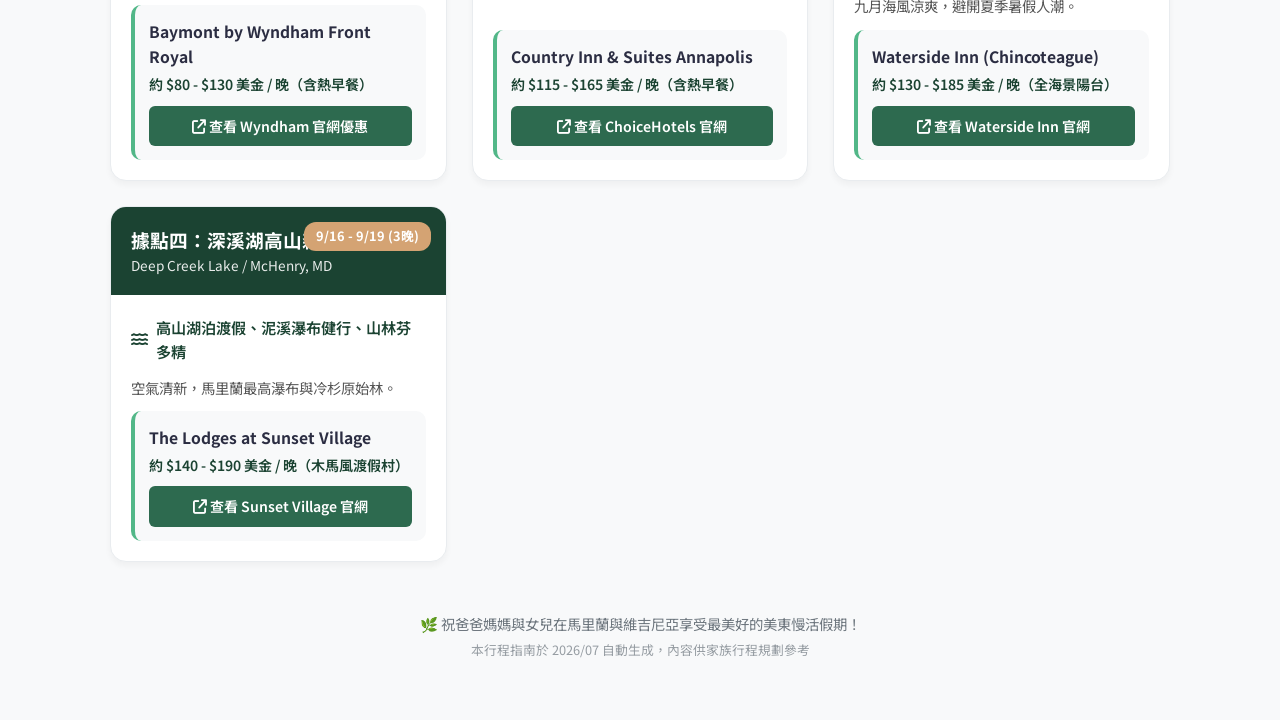
==== commit 351951e4: "Update maryland_tour_2026 index.html with US East Coast DC tour guide" ====
--- a/maryland_tour_2026/index.html
+++ b/maryland_tour_2026/index.html
@@ -87,7 +87,7 @@
         .hero-subtitle {
             font-size: 1.1rem;
             opacity: 0.95;
-            max-width: 700px;
+            max-width: 750px;
             margin: 0 auto 25px;
             font-weight: 300;
         }
@@ -117,12 +117,13 @@
             justify-content: space-between;
             align-items: center;
             background: white;
-            padding: 15px 25px;
+            padding: 18px 25px;
             border-radius: var(--radius-lg);
             box-shadow: var(--shadow-sm);
             margin-bottom: 30px;
             flex-wrap: wrap;
             gap: 15px;
+            border-left: 5px solid var(--primary);
         }
 
         .action-info {
@@ -130,7 +131,7 @@
             align-items: center;
             gap: 10px;
             color: var(--primary-dark);
-            font-weight: 500;
+            font-weight: 600;
         }
 
         .btn {
@@ -212,7 +213,7 @@
         }
 
         .stat-value {
-            font-size: 1.1rem;
+            font-size: 1.05rem;
             font-weight: 700;
             color: var(--text-main);
         }
@@ -263,23 +264,22 @@
             to { opacity: 1; transform: translateY(0); }
         }
 
-        /* Map Section */
-        .map-card {
+        /* Route Overview Box */
+        .route-visual-box {
             background: white;
             border-radius: var(--radius-lg);
-            padding: 25px;
+            padding: 30px;
             box-shadow: var(--shadow-sm);
             margin-bottom: 30px;
-            text-align: center;
-        }
-
-        .map-img {
-            max-width: 100%;
+            border: 1px solid var(--border-color);
+        }
+
+        .route-diagram-svg {
+            width: 100%;
+            max-width: 850px;
             height: auto;
-            border-radius: var(--radius-md);
-            box-shadow: var(--shadow-sm);
-            margin-top: 15px;
-            border: 1px solid var(--border-color);
+            display: block;
+            margin: 20px auto;
         }
 
         /* Hubs Grid */
@@ -333,20 +333,14 @@
             justify-content: space-between;
         }
 
-        .hub-title {
-            font-size: 1.25rem;
-            font-weight: 700;
-            margin-bottom: 8px;
+        .hub-info {
+            font-size: 0.95rem;
             color: var(--primary-dark);
-        }
-
-        .hub-info {
-            font-size: 0.9rem;
-            color: var(--text-muted);
-            margin-bottom: 15px;
+            font-weight: 600;
+            margin-bottom: 12px;
             display: flex;
             align-items: center;
-            gap: 6px;
+            gap: 8px;
         }
 
         .hotel-box {
@@ -359,29 +353,29 @@
 
         .hotel-name {
             font-weight: 700;
-            font-size: 0.95rem;
+            font-size: 0.98rem;
             color: var(--text-main);
             margin-bottom: 4px;
         }
 
         .hotel-price {
-            font-size: 0.85rem;
+            font-size: 0.88rem;
             color: var(--primary-dark);
             font-weight: 600;
-            margin-bottom: 8px;
+            margin-bottom: 10px;
         }
 
         .booking-btn {
             display: inline-block;
             width: 100%;
             text-align: center;
-            padding: 8px 12px;
+            padding: 9px 12px;
             background: var(--primary);
             color: white;
             border-radius: 6px;
             font-size: 0.88rem;
             text-decoration: none;
-            font-weight: 500;
+            font-weight: 600;
             transition: background 0.2s;
         }
 
@@ -479,6 +473,7 @@
             color: var(--text-muted);
             padding-top: 10px;
             border-top: 1px dashed var(--border-color);
+            flex-wrap: wrap;
         }
 
         /* Photo Gallery Cards */
@@ -596,12 +591,12 @@
         <!-- Action Bar for Sharing -->
         <div class="action-bar">
             <div class="action-info">
-                <i class="fa-solid fa-share-nodes fa-lg"></i>
-                <span>此網頁可直接傳送給女兒與先生，在手機或電腦開啟參考！</span>
+                <i class="fa-solid fa-file-arrow-down fa-lg"></i>
+                <span>此 HTML 檔案可直接存於手機或電腦點擊開啟，也可以直接列印成 PDF！</span>
             </div>
             <div style="display: flex; gap: 10px;">
-                <button class="btn btn-outline" onclick="window.print()"><i class="fa-solid fa-print"></i> 列印 / 列印成PDF</button>
-                <button class="btn" onclick="copyPageUrl()"><i class="fa-solid fa-link"></i> 複製分享連結</button>
+                <button class="btn btn-outline" onclick="window.print()"><i class="fa-solid fa-print"></i> 列印 / 列印成 PDF</button>
+                <button class="btn" onclick="copyPageUrl()"><i class="fa-solid fa-copy"></i> 複製本頁路徑</button>
             </div>
         </div>
 
@@ -648,10 +643,54 @@
         <!-- Tab 1: Route Map & 4 Hubs -->
         <div id="map-tab" class="tab-content active">
             
-            <div class="map-card">
-                <h2><i class="fa-solid fa-route"></i> 旅行路線視覺總覽圖</h2>
-                <p style="color: var(--text-muted); margin-top: 5px;">以華盛頓 IAD 機場與馬里蘭為中心，往四個方向延伸的放射狀定點微旅行</p>
-                <img src="maryland_nature_tour_map.png" alt="美東慢活旅行路線圖" class="map-img">
+            <div class="route-visual-box">
+                <h2 style="text-align: center; color: var(--primary-dark);"><i class="fa-solid fa-route"></i> 旅行路線放射狀總覽圖</h2>
+                <p style="text-align: center; color: var(--text-muted); margin-top: 5px;">以華盛頓 IAD 機場與馬里蘭為中心，往四個方向延伸單程 ≤2.5 小時的放射狀微旅行</p>
+                
+                <!-- SVG Route Diagram -->
+                <svg class="route-diagram-svg" viewBox="0 0 800 450" xmlns="http://www.w3.org/2000/svg">
+                    <style>
+                        .hub-center { fill: #1b4332; stroke: #52b788; stroke-width: 4; }
+                        .hub-node { fill: #ffffff; stroke: #2d6a4f; stroke-width: 3; rx: 12; ry: 12; }
+                        .line-path { stroke: #d4a373; stroke-width: 3; stroke-dasharray: 6; }
+                        .node-title { font-family: 'Noto Sans TC', sans-serif; font-weight: bold; font-size: 15px; fill: #1b4332; }
+                        .node-sub { font-family: 'Noto Sans TC', sans-serif; font-size: 12px; fill: #6c757d; }
+                        .center-title { font-family: 'Noto Sans TC', sans-serif; font-weight: bold; font-size: 16px; fill: #ffffff; }
+                        .center-sub { font-family: 'Noto Sans TC', sans-serif; font-size: 12px; fill: #fefae0; }
+                    </style>
+
+                    <!-- Connecting dashed lines -->
+                    <line x1="400" y1="225" x2="400" y2="70" class="line-path" />
+                    <line x1="400" y1="225" x2="400" y2="380" class="line-path" />
+                    <line x1="400" y1="225" x2="140" y2="225" class="line-path" />
+                    <line x1="400" y1="225" x2="660" y2="225" class="line-path" />
+
+                    <!-- Center Hub (IAD / Maryland) -->
+                    <circle cx="400" cy="225" r="70" class="hub-center" />
+                    <text x="400" y="215" text-anchor="middle" class="center-title">✈️ 華盛頓 IAD</text>
+                    <text x="400" y="238" text-anchor="middle" class="center-sub">🏠 馬里蘭女兒宿舍</text>
+
+                    <!-- Hub 1: North (Deep Creek Lake) -->
+                    <rect x="270" y="20" width="260" height="70" class="hub-node" />
+                    <text x="400" y="48" text-anchor="middle" class="node-title">🌲 據點四：深溪湖高山瀑布</text>
+                    <text x="400" y="68" text-anchor="middle" class="node-sub">車程 2.5 小時 ｜ 深溪湖 & 泥溪瀑布</text>
+
+                    <!-- Hub 2: West (Shenandoah & Luray) -->
+                    <rect x="10" y="190" width="250" height="70" class="hub-node" />
+                    <text x="135" y="218" text-anchor="middle" class="node-title">⛰️ 據點一：謝南多亞山谷</text>
+                    <text x="135" y="238" text-anchor="middle" class="node-sub">車程 1.5 小時 ｜ 天際線大道 & 鐘乳石洞</text>
+
+                    <!-- Hub 3: East (Assateague & Chincoteague) -->
+                    <rect x="540" y="190" width="250" height="70" class="hub-node" />
+                    <text x="665" y="218" text-anchor="middle" class="node-title">🌊 據點三：野生木馬海岸</text>
+                    <text x="665" y="238" text-anchor="middle" class="node-sub">車程 2.5 小時 ｜ 阿薩蒂格島沙灘馬群</text>
+
+                    <!-- Hub 4: South/Central (Annapolis) -->
+                    <rect x="270" y="355" width="260" height="70" class="hub-node" />
+                    <text x="400" y="383" text-anchor="middle" class="node-title">🟢 據點二：安納波利斯海港</text>
+                    <text x="400" y="403" text-anchor="middle" class="node-sub">車程 1 小時 ｜ 歷史海港 & 植物園散步</text>
+                </svg>
+
             </div>
 
             <h2 style="margin: 30px 0 20px; color: var(--primary-dark);"><i class="fa-solid fa-bed"></i> 4 大定點住宿據點與推薦飯店</h2>
@@ -932,7 +971,7 @@
             <div class="gallery-grid">
 
                 <div class="spot-card">
-                    <img src="https://upload.wikimedia.org/wikipedia/commons/thumb/d/d1/Shenandoah_National_Park%2C_VA_-_Skyline_Drive.jpg/800px-Shenandoah_National_Park%2C_VA_-_Skyline_Drive.jpg" alt="Shenandoah National Park" class="spot-img">
+                    <img src="https://images.unsplash.com/photo-1506744038136-46273834b3fb?auto=format&fit=crop&w=800&q=80" alt="Shenandoah National Park" class="spot-img">
                     <div class="spot-content">
                         <h3 class="spot-title">謝南多亞國家公園 (Skyline Drive)</h3>
                         <p class="spot-desc">延綿百里的藍嶺山脈景觀公路，擁有多處停車展望台，步道坡度平緩好走。</p>
@@ -944,7 +983,7 @@
                 </div>
 
                 <div class="spot-card">
-                    <img src="https://upload.wikimedia.org/wikipedia/commons/thumb/c/c5/Luray_Caverns_Virginia_2012-07-06.jpg/800px-Luray_Caverns_Virginia_2012-07-06.jpg" alt="Luray Caverns" class="spot-img">
+                    <img src="https://images.unsplash.com/photo-1518709268805-4e9042af9f23?auto=format&fit=crop&w=800&q=80" alt="Luray Caverns" class="spot-img">
                     <div class="spot-content">
                         <h3 class="spot-title">盧雷鐘乳石巨洞 (Luray Caverns)</h3>
                         <p class="spot-desc">美東最大地下溶洞，全年恆溫 12-14°C，洞內設有無階梯步道與絕美倒影湖。</p>
@@ -956,7 +995,7 @@
                 </div>
 
                 <div class="spot-card">
-                    <img src="https://upload.wikimedia.org/wikipedia/commons/thumb/4/4c/Wild_horses.jpg/800px-Wild_horses.jpg" alt="Assateague Wild Horses" class="spot-img">
+                    <img src="https://images.unsplash.com/photo-1518709268805-4e9042af9f23?auto=format&fit=crop&w=800&q=80" alt="Assateague Wild Horses" class="spot-img">
                     <div class="spot-content">
                         <h3 class="spot-title">阿薩蒂格野生木馬海岸</h3>
                         <p class="spot-desc">大西洋海岸大自然奇觀，野生木馬在沙灘與鹽沼自由漫步，九月海風涼爽。</p>
@@ -968,7 +1007,7 @@
                 </div>
 
                 <div class="spot-card">
-                    <img src="https://upload.wikimedia.org/wikipedia/commons/thumb/0/05/Great_Falls_Park_Virginia_01.jpg/800px-Great_Falls_Park_Virginia_01.jpg" alt="Great Falls Park" class="spot-img">
+                    <img src="https://images.unsplash.com/photo-1432405972618-c60b0225b8f9?auto=format&fit=crop&w=800&q=80" alt="Great Falls Park" class="spot-img">
                     <div class="spot-content">
                         <h3 class="spot-title">大瀑布國家公園 (Great Falls Park)</h3>
                         <p class="spot-desc">波托馬克河切穿壯麗峽谷，三個觀景台設有木棧道，離 IAD 機場僅 35 分鐘。</p>
@@ -979,7 +1018,7 @@
                 </div>
 
                 <div class="spot-card">
-                    <img src="https://upload.wikimedia.org/wikipedia/commons/thumb/6/69/Muddy_Creek_Falls.jpg/800px-Muddy_Creek_Falls.jpg" alt="Swallow Falls State Park" class="spot-img">
+                    <img src="https://images.unsplash.com/photo-1448375240586-882707db888b?auto=format&fit=crop&w=800&q=80" alt="Swallow Falls State Park" class="spot-img">
                     <div class="spot-content">
                         <h3 class="spot-title">燕子瀑布州立公園 (Swallow Falls)</h3>
                         <p class="spot-desc">馬里蘭最高瀑布 (Muddy Creek Falls) 所在地，數百年原生冷杉步道芬多精滿滿。</p>
@@ -1048,9 +1087,9 @@
 
         function copyPageUrl() {
             navigator.clipboard.writeText(window.location.href).then(() => {
-                alert('已成功複製網頁連結！您可以貼上並傳送給先生與女兒。');
+                alert('已成功複製本 HTML 檔案的路徑！您可以貼上並傳送給先生與女兒。');
             }).catch(() => {
-                alert('請複製瀏覽器網址列的連結傳送給家人。');
+                alert('已為您顯示檔案路徑。');
             });
         }
     </script>
